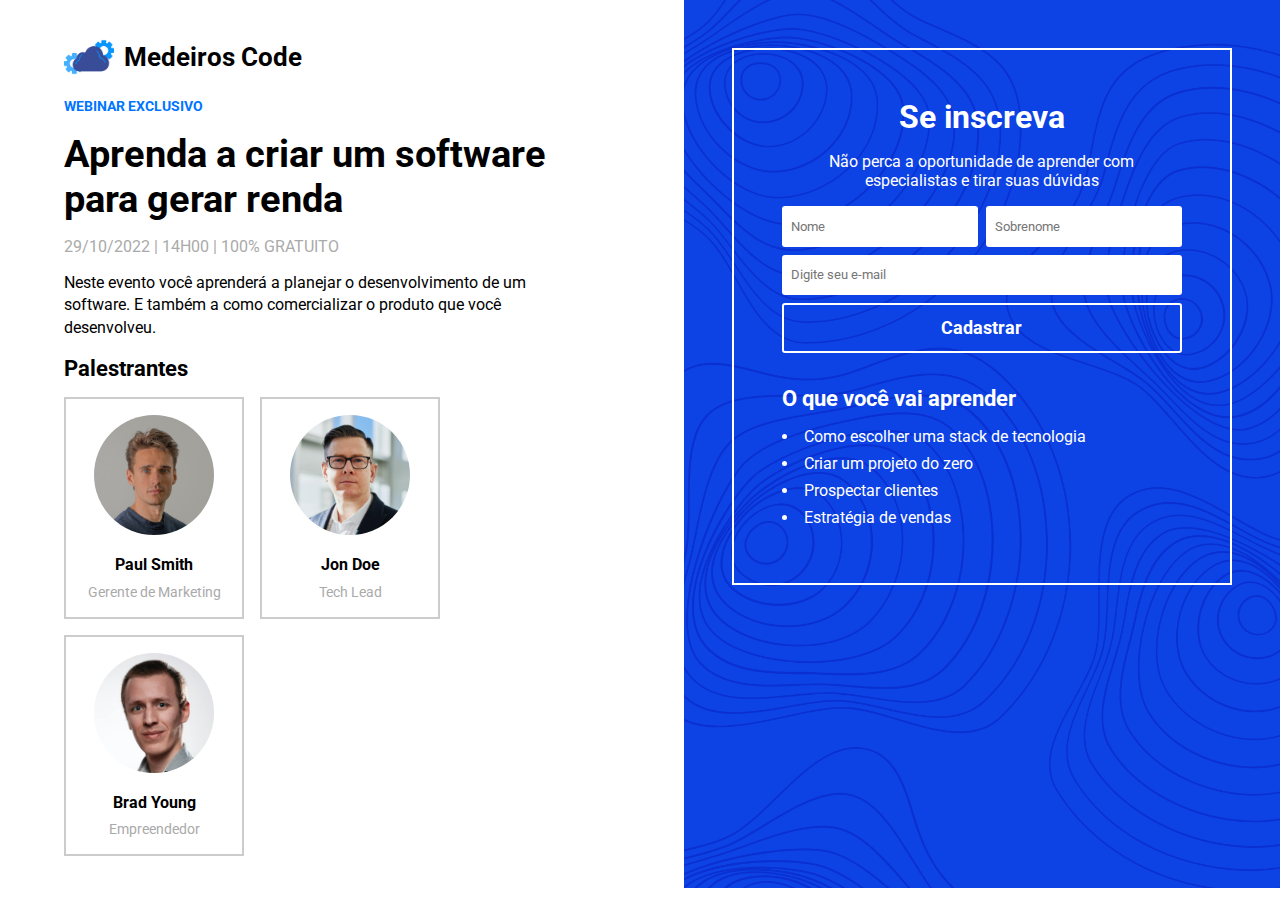
==== index.html @ 59ea3277 "finalização" ====
<!DOCTYPE html>
<html lang="en">
  <head>
    <meta charset="UTF-8" />
    <meta http-equiv="X-UA-Compatible" content="IE=edge" />
    <meta name="viewport" content="width=device-width, initial-scale=1.0" />
    <title>Webinar de TI</title>
    <!-- Google Fonts -->
    <link rel="preconnect" href="https://fonts.googleapis.com" />
    <link rel="preconnect" href="https://fonts.gstatic.com" crossorigin />
    <link
      href="https://fonts.googleapis.com/css2?family=Roboto:ital,wght@0,100;0,300;0,400;0,500;0,700;0,900;1,100;1,300;1,400;1,500;1,700;1,900&display=swap"
      rel="stylesheet"
    />
    <!-- Estilos -->
    <link rel="stylesheet" href="css/styles.css" />
  </head>
  <body>
    <div id="about-container">
      <div id="brand">
        <img src="img/mlogo.png" alt="Medeiros Code" />
        <h1>Medeiros Code</h1>
      </div>
      <p id="exclusive">Webinar Exclusivo</p>
      <h2>Aprenda a criar um software para gerar renda</h2>
      <p id="date">29/10/2022 | 14h00 | 100% Gratuito</p>
      <p id="description">
        Neste evento você aprenderá a planejar o desenvolvimento de um software.
        E também a como comercializar o produto que você desenvolveu.
      </p>
      <h4>Palestrantes</h4>
      <div id="users-container">
        <div class="user-card">
          <img src="img/user_1.jpg" alt="Paul Smith" />
          <p class="user-name">Paul Smith</p>
          <p class="user-role">Gerente de Marketing</p>
        </div>
        <div class="user-card">
          <img src="img/user_2.jpg" alt="Jon Doe" />
          <p class="user-name">Jon Doe</p>
          <p class="user-role">Tech Lead</p>
        </div>
        <div class="user-card">
          <img src="img/user_3.jpg" alt="Brad Alvez " />
          <p class="user-name">Brad Young</p>
          <p class="user-role">Empreendedor</p>
        </div>
      </div>
    </div>
    <div id="form-container">
      <div id="form-inner">
        <h3>Se inscreva</h3>
        <p>
          Não perca a oportunidade de aprender com especialistas e tirar suas
          dúvidas
        </p>
        <form id="register-form">
          <div id="name-container">
            <input type="text" name="name" id="name" placeholder="Nome" />
            <input
              type="text"
              name="lastname"
              id="lastname"
              placeholder="Sobrenome"
            />
          </div>
          <input
            type="email"
            name="email"
            id="email"
            placeholder="Digite seu e-mail"
          />
          <input type="submit" value="Cadastrar" />
        </form>
        <div id="benefits">
          <h4>O que você vai aprender</h4>
          <ul>
            <li>Como escolher uma stack de tecnologia</li>
            <li>Criar um projeto do zero</li>
            <li>Prospectar clientes</li>
            <li>Estratégia de vendas</li>
          </ul>
        </div>
      </div>
    </div>
  </body>
</html>
---- css/styles.css ----
/* Geral */
* {
  margin: 0;
  padding: 0;
  box-sizing: border-box;
  font-family: "Roboto";
}

body {
  display: flex;
  flex-wrap: wrap;
}

/* Apresentação do evento */
#about-container {
  flex: 1.4;
  padding: 2rem 4rem;
}

#brand {
  display: flex;
  align-items: center;
  font-size: 0.8rem;
  margin-bottom: 1rem;
}

#brand img {
  height: 50px;
  margin-right: 0.6rem;
}

#exclusive {
  text-transform: uppercase;
  color: #0075ff;
  font-weight: bold;
  font-size: 0.9rem;
  margin-bottom: 1rem;
}

#about-container h2 {
  font-size: 2.4rem;
  max-width: 500px;
  margin-bottom: 1rem;
}

#date {
  text-transform: uppercase;
  color: #aaa;
  margin-bottom: 1rem;
}

#description {
  max-width: 500px;
  margin-bottom: 1rem;
  line-height: 1.4rem;
}

#about-container h4 {
  font-size: 1.4rem;
  margin-bottom: 1rem;
}

#users-container {
  display: flex;
  flex-wrap: wrap;
  gap: 1rem;
}

.user-card {
  border: 2px solid #ccc;
  padding: 1rem;
  width: 180px;
  text-align: center;
}

.user-card img {
  width: 120px;
  border-radius: 50%;
  margin-bottom: 1rem;
}

.user-card .user-name {
  font-weight: bold;
  margin-bottom: 0.6rem;
}

.user-card .user-role {
  color: #aaa;
  font-size: 0.9rem;
}

/* Formulário */
#form-container {
  flex: 1;
  background-image: url("../img/pattern.png");
  background-size: cover;
  color: #fff;
}

#form-inner {
  margin: 3rem;
  padding: 3rem;
  border: 2px solid #fff;
  text-align: center;
  display: flex;
  flex-direction: column;
  align-items: center;
}

#form-inner h3 {
  font-size: 2rem;
  margin-bottom: 1rem;
}

#form-inner p {
  margin-bottom: 1rem;
}

#register-form {
  display: flex;
  flex-direction: column;
  gap: 0.5rem;
  margin-bottom: 2rem;
}

#name-container {
  display: flex;
  gap: 0.5rem;
}

#register-form input {
  padding: 0.8rem 0.6rem;
  border: none;
  border-radius: 3px;
}

#email {
  min-width: 100%;
}

#register-form input[type="submit"] {
  background-color: transparent;
  color: #fff;
  border: 2px solid #fff;
  font-size: 1.1rem;
  font-weight: bold;
  cursor: pointer;
  transition: 0.4s;
}

#register-form input[type="submit"]:hover {
  background-color: #fff;
  color: #0075ff;
}

#benefits {
  text-align: left;
  align-self: start;
}

#benefits h4 {
  font-size: 1.4rem;
  margin-bottom: 1rem;
}

#benefits ul {
  list-style-position: inside;
}

#benefits li {
  margin-bottom: 0.5rem;
}

/* Responsivo */
@media (max-width: 450px) {
  body {
    flex-direction: column;
  }

  #about-container {
    padding: 2rem;
    padding-bottom: 0;
  }

  #about-container h2 {
    font-size: 3rem;
  }

  #exclusive,
  #date {
    font-size: 1.4rem;
  }

  #description {
    font-size: 1.6rem;
    line-height: 2.2rem;
  }

  #about-container h4 {
    font-size: 2rem;
  }

  #users-container {
    flex-direction: column;
  }

  .user-card {
    width: 100%;
    padding: 2rem;
  }

  .user-card img {
    width: 180px;
  }

  .user-card .user-name {
    font-size: 1.6rem;
  }

  .user-card .user-role {
    font-size: 1.4rem;
  }

  #form-inner {
    margin: 2rem;
    padding: 2rem;
  }

  #register-form,
  #name-container {
    gap: 1rem;
  }
}
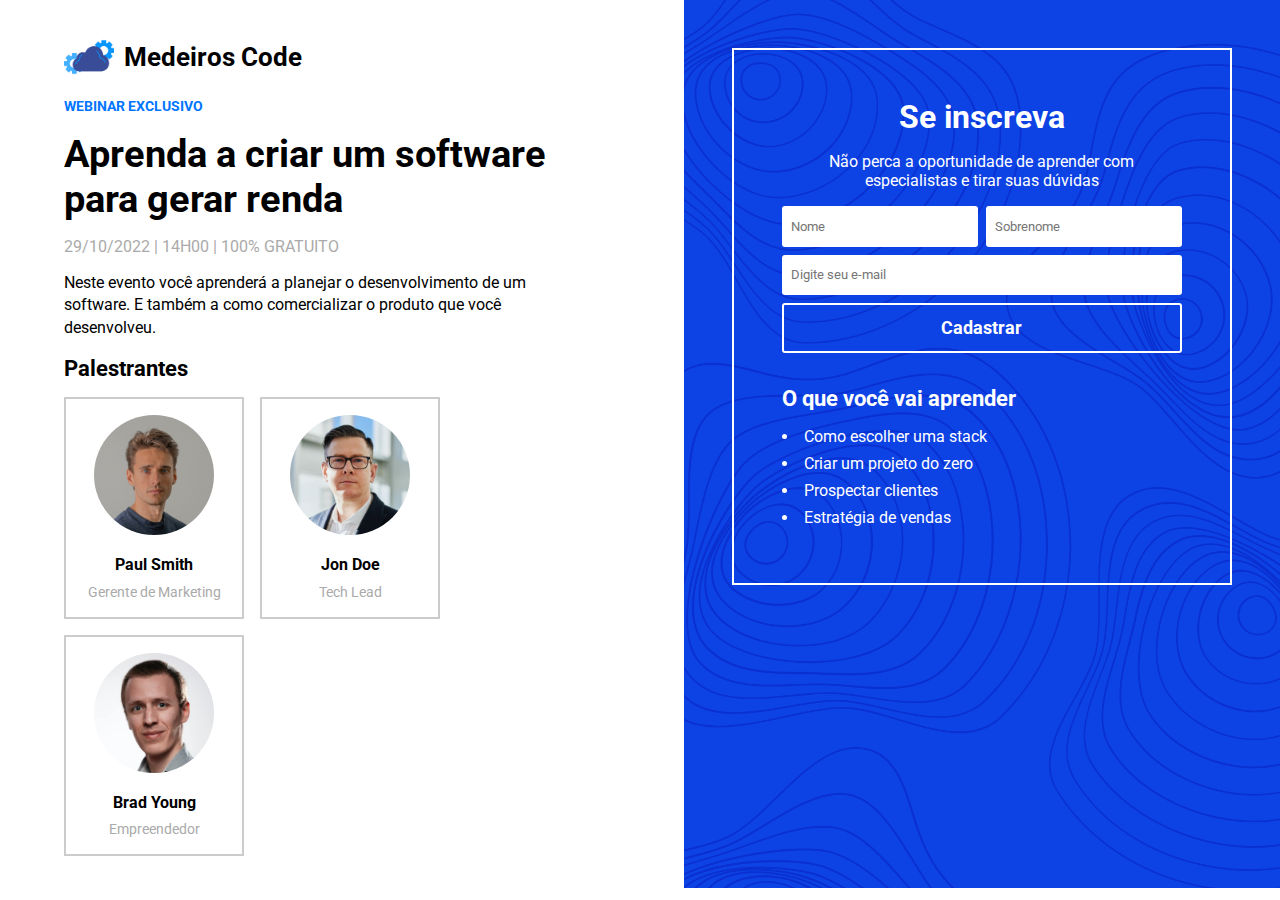
==== commit aec20c51: "finalização" ====
--- a/index.html
+++ b/index.html
@@ -56,12 +56,13 @@
         </p>
         <form id="register-form">
           <div id="name-container">
-            <input type="text" name="name" id="name" placeholder="Nome" />
-            <input
+            <input type="text" name="name" id="name" placeholder="Nome"   required/>
+            <input  
               type="text"
               name="lastname"
               id="lastname"
               placeholder="Sobrenome"
+              required
             />
           </div>
           <input
@@ -69,13 +70,14 @@
             name="email"
             id="email"
             placeholder="Digite seu e-mail"
+            required
           />
-          <input type="submit" value="Cadastrar" />
+          <input type="submit" formaction="./agradecimento.html" value="Cadastrar" />
         </form>
         <div id="benefits">
           <h4>O que você vai aprender</h4>
           <ul>
-            <li>Como escolher uma stack de tecnologia</li>
+            <li>Como escolher uma stack</li>
             <li>Criar um projeto do zero</li>
             <li>Prospectar clientes</li>
             <li>Estratégia de vendas</li>
--- a/css/styles.css
+++ b/css/styles.css
@@ -172,62 +172,71 @@
 }
 
 /* Responsivo */
-@media (max-width: 450px) {
-  body {
-    flex-direction: column;
-  }
-
+@media (max-width: 430px) and (min-width: 320px) {
   #about-container {
-    padding: 2rem;
-    padding-bottom: 0;
-  }
-
+    padding: 1rem;
+  }
   #about-container h2 {
-    font-size: 3rem;
-  }
-
+    font-size: 38px;
+  }
   #exclusive,
   #date {
-    font-size: 1.4rem;
-  }
-
+    font-size: 18px;
+  }
   #description {
-    font-size: 1.6rem;
-    line-height: 2.2rem;
-  }
-
+    font-size: 20px;
+  }
   #about-container h4 {
-    font-size: 2rem;
-  }
-
-  #users-container {
-    flex-direction: column;
-  }
-
+    font-size: 28px;
+  }
   .user-card {
     width: 100%;
-    padding: 2rem;
-  }
-
+  }
   .user-card img {
     width: 180px;
   }
-
   .user-card .user-name {
     font-size: 1.6rem;
   }
-
   .user-card .user-role {
-    font-size: 1.4rem;
-  }
-
+    font-size: 1.1rem;
+  }
+  #form-container {
+    width: 100%;
+  }
+  #form-inner {
+    margin: 1rem;
+    padding: 2rem;
+    text-align: left;
+  }
+  #form-inner p {
+    font-size: 17px;
+  }
+
+  #register-form input[type="submit"] {
+    margin-top: 1rem;
+  }
+  #benefits li {
+    font-size: 16px;
+  }
+  #benefits {
+    margin-top: 1rem;
+    margin-right: 1rem;
+  }
+
+  #register-form #name-container {
+    font-size: 10px;
+    display: flex;
+    margin: 0;
+    flex-wrap: wrap;
+  }
+}
+
+/* 
   #form-inner {
     margin: 2rem;
     padding: 2rem;
   }
 
-  #register-form,
-  #name-container {
-    gap: 1rem;
-  }
-}
+ 
+} */
